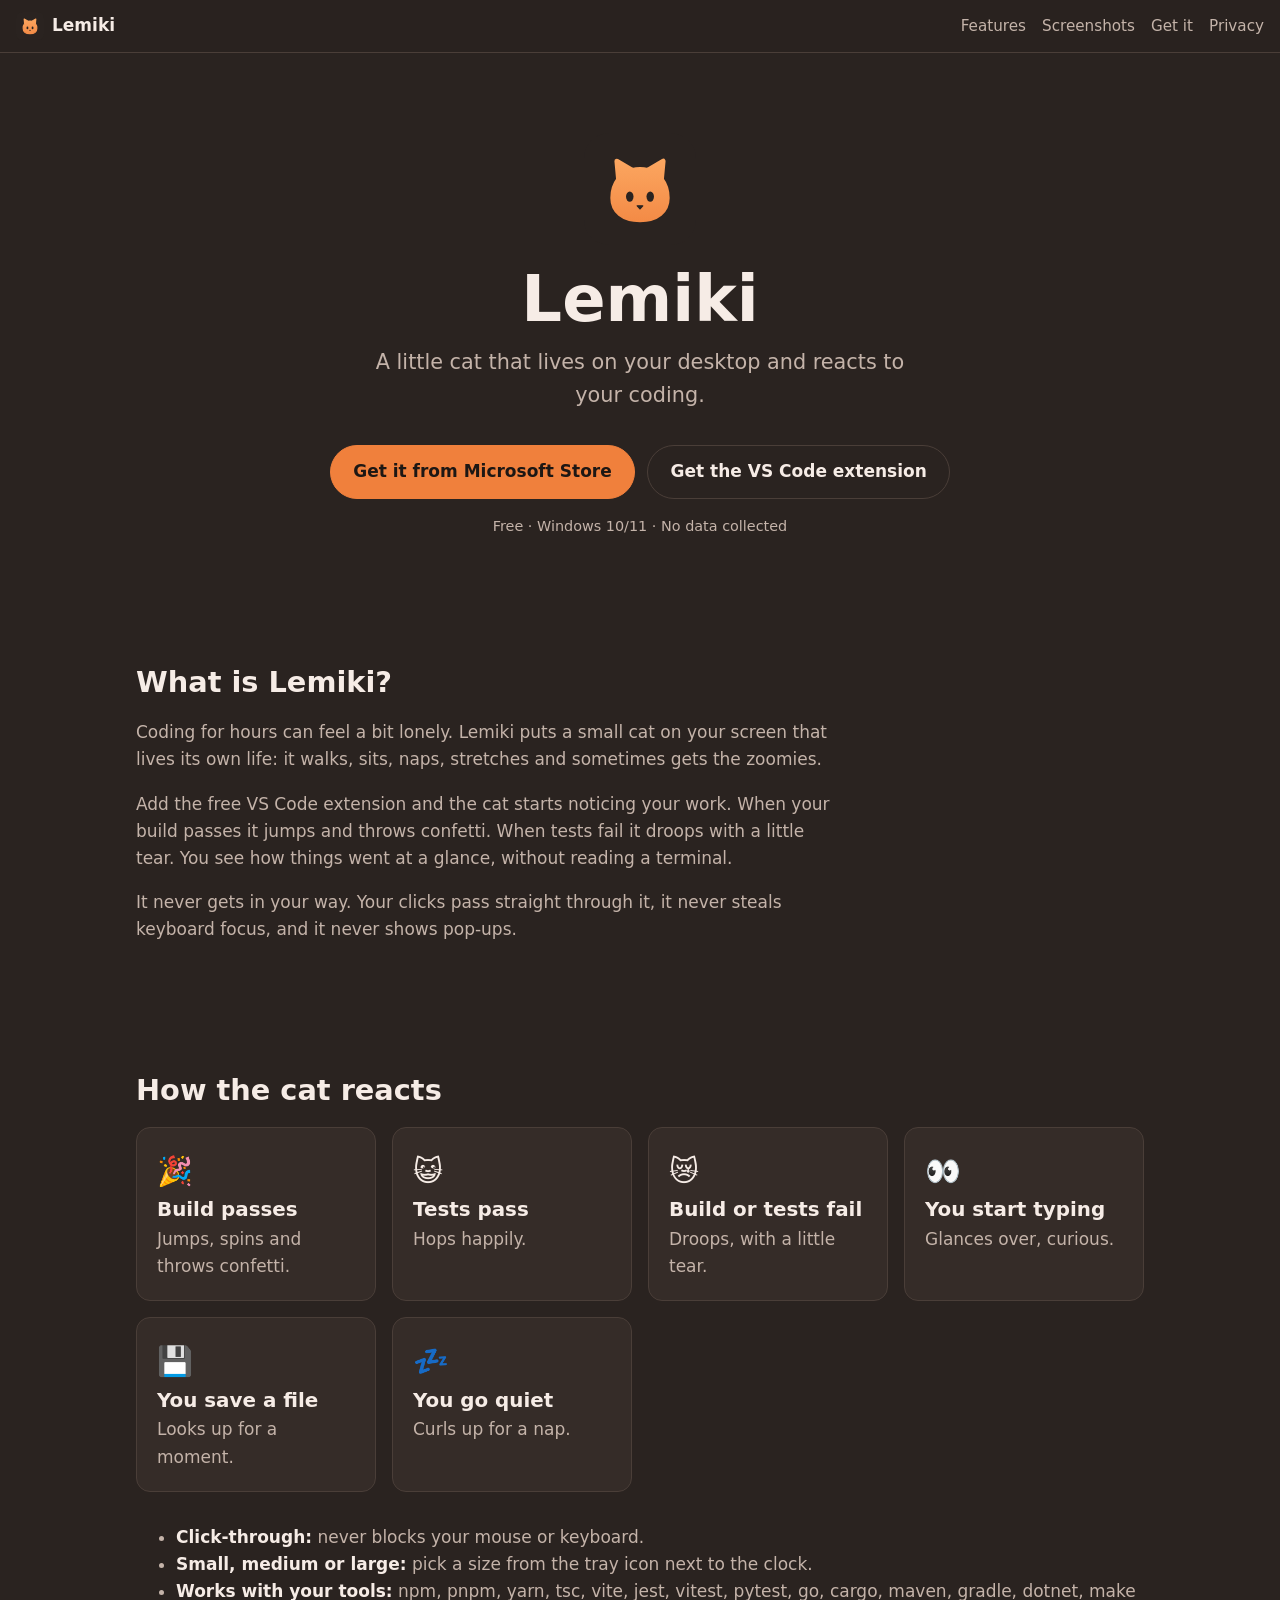
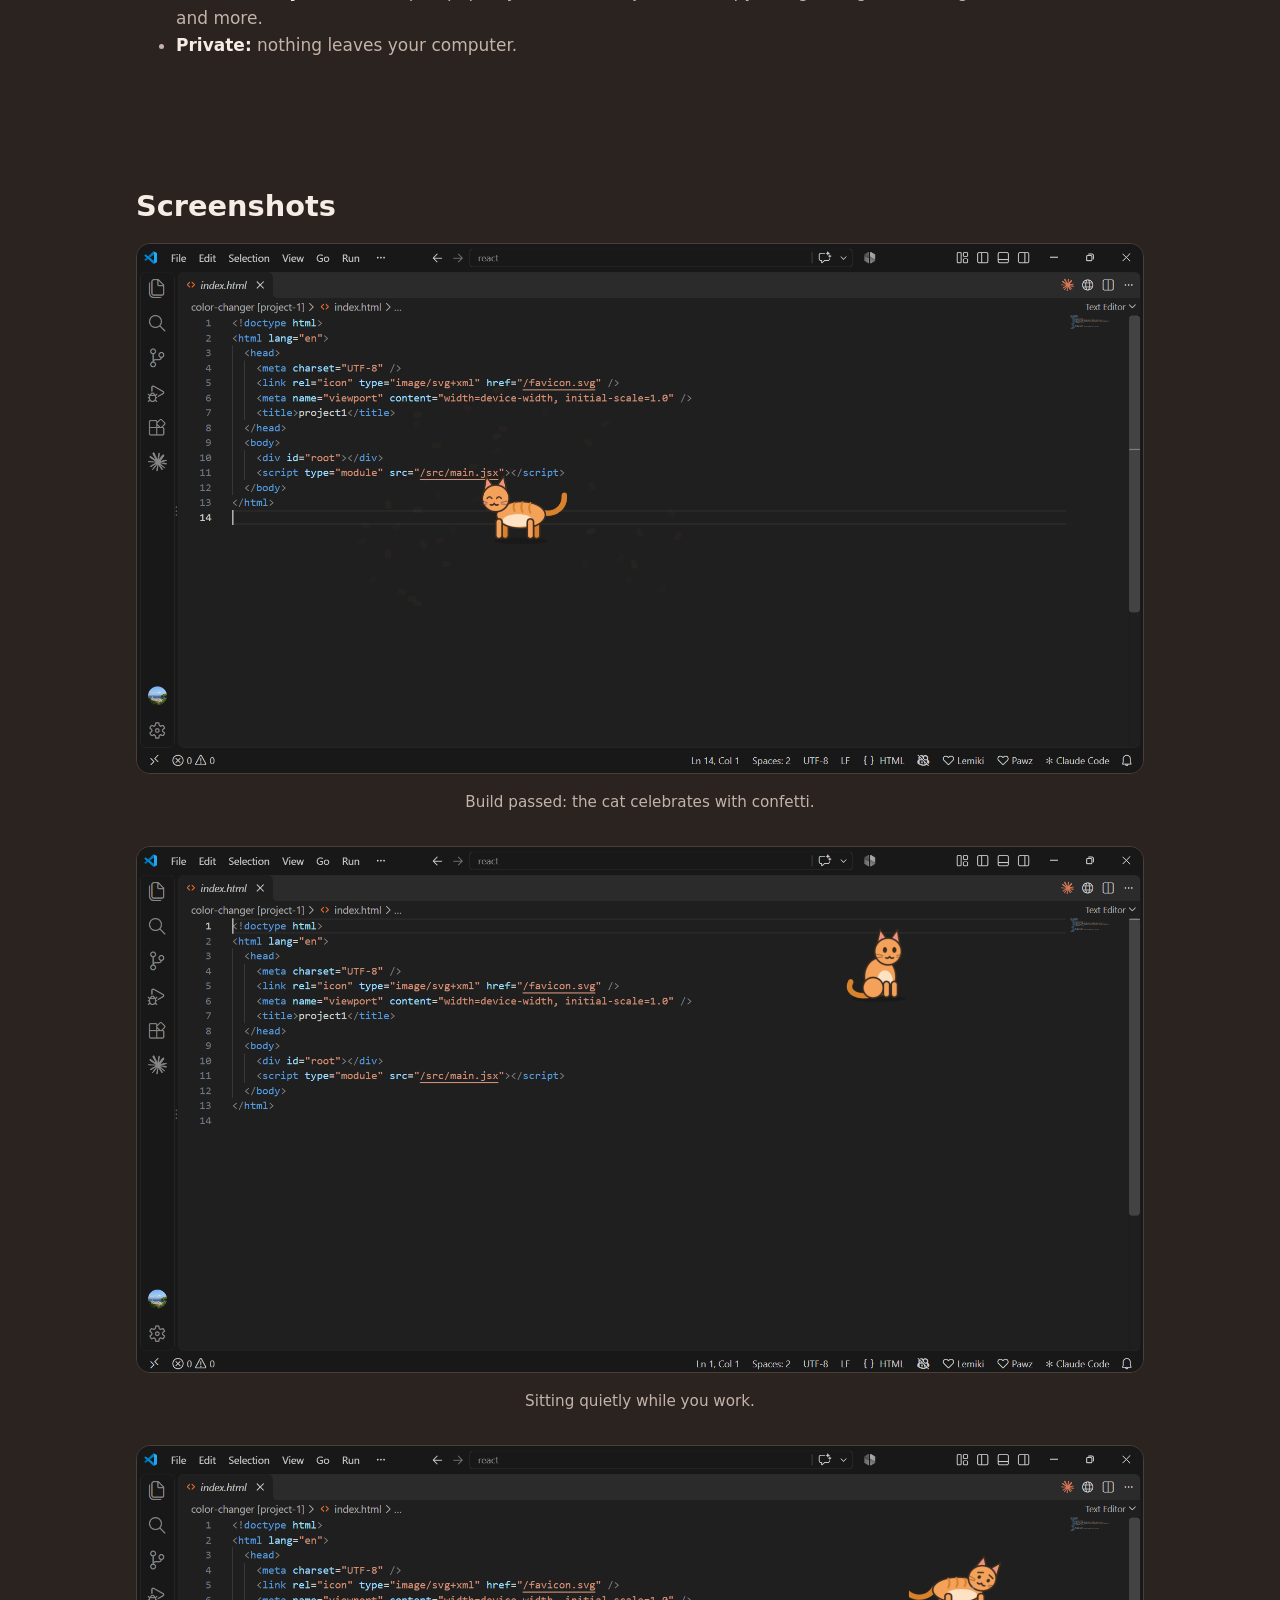
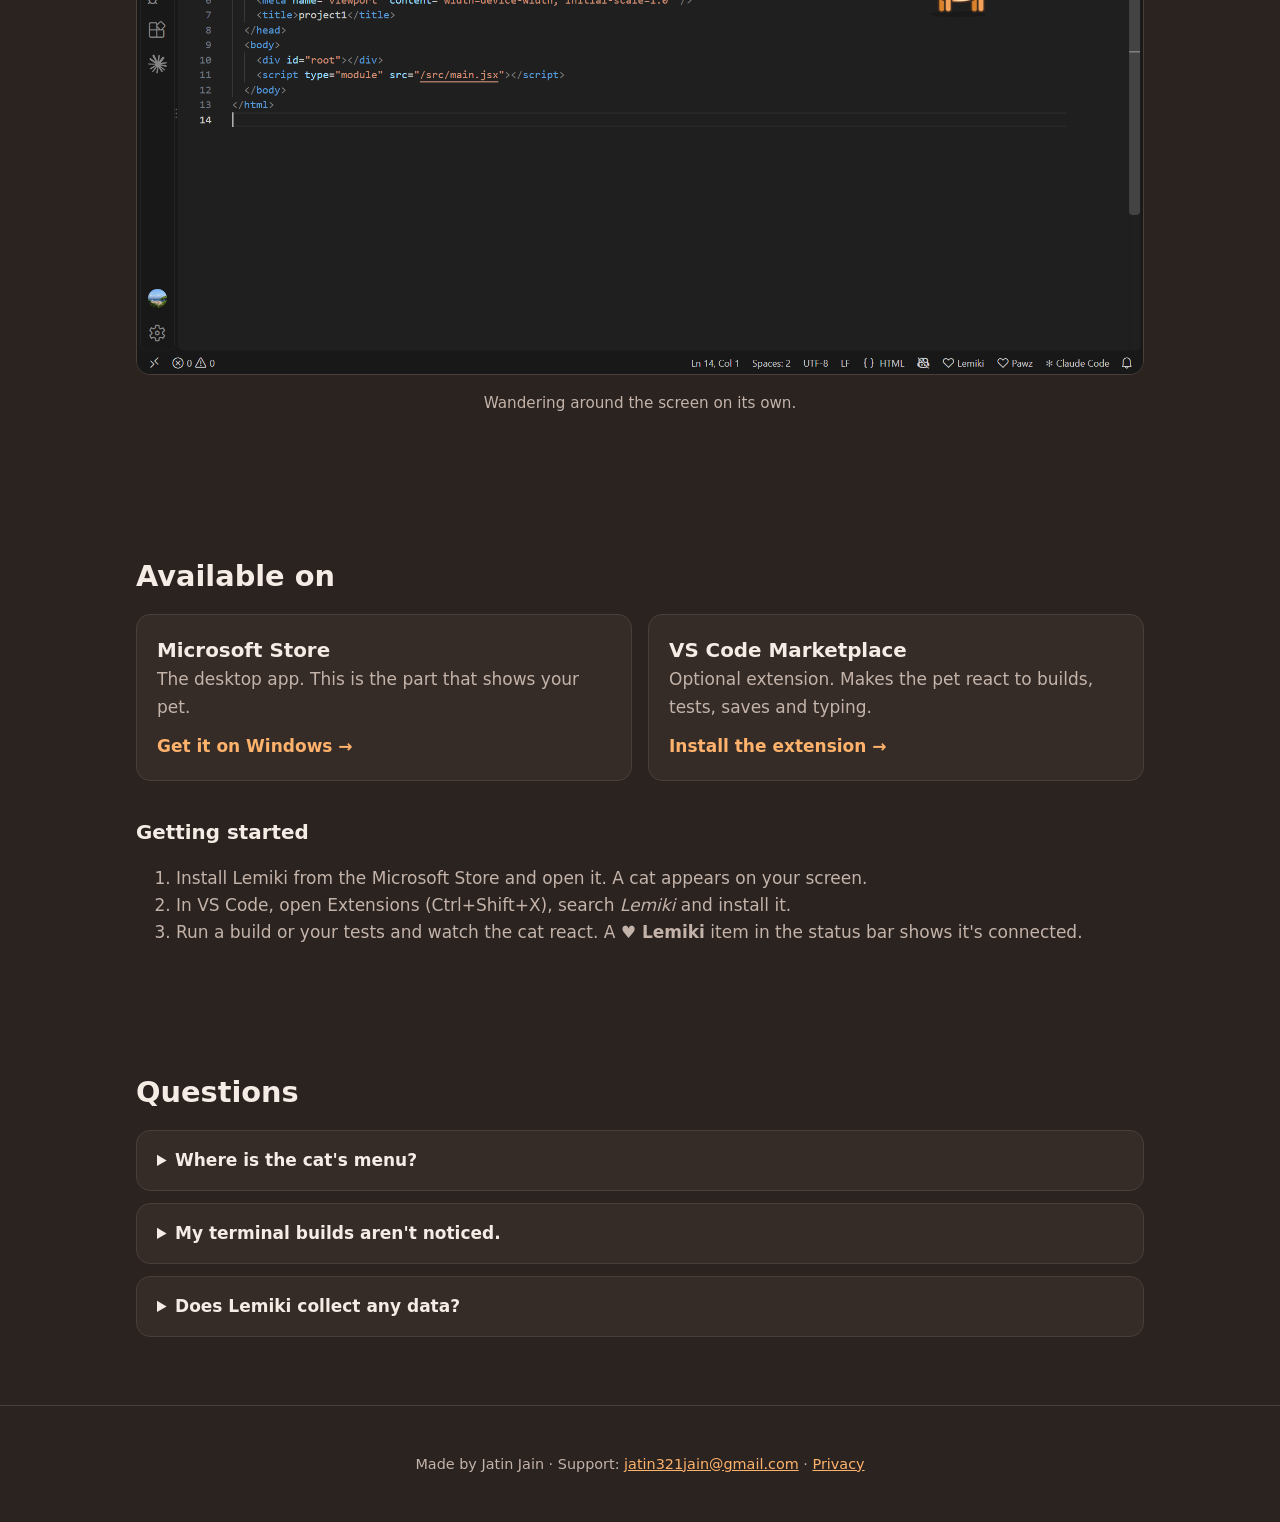
==== index.html @ 361c8a1d "Lemiki website: home page, privacy policy, screenshots Co-Authored-By: Claude Opus 5.5 <noreply@anth" ====
<!doctype html>
<html lang="en">
  <head>
    <meta charset="UTF-8" />
    <meta name="viewport" content="width=device-width, initial-scale=1" />
    <title>Lemiki · A desktop pet that reacts to your coding</title>
    <meta
      name="description"
      content="Lemiki is a little cat that lives on your desktop while you code. It celebrates passing builds, gets sad when tests fail and naps when you're away."
    />
    <link rel="icon" type="image/svg+xml" href="assets/icon.svg" />
    <meta property="og:title" content="Lemiki" />
    <meta property="og:description" content="A little cat that lives on your desktop and reacts to your coding." />
    <meta property="og:image" content="https://jatin-jain-123.github.io/lemiki/screenshots/celebrating.png" />
    <meta property="og:url" content="https://jatin-jain-123.github.io/lemiki/" />
    <meta name="twitter:card" content="summary_large_image" />
    <link rel="stylesheet" href="styles.css" />
  </head>
  <body>
    <header class="nav">
      <a class="brand" href="./"><img src="assets/icon.svg" alt="" width="28" height="28" />Lemiki</a>
      <nav>
        <a href="#features">Features</a>
        <a href="#screenshots">Screenshots</a>
        <a href="#get">Get it</a>
        <a href="privacy.html">Privacy</a>
      </nav>
    </header>

    <main>
      <!-- Title + tagline -->
      <section class="hero">
        <img class="hero-logo" src="assets/icon.svg" alt="Lemiki logo" width="112" height="112" />
        <h1>Lemiki</h1>
        <p class="tagline">A little cat that lives on your desktop and reacts to your coding.</p>
        <div class="cta">
          <a class="button primary" href="https://apps.microsoft.com/detail/9N3KJWB1CTH1">Get it from Microsoft Store</a>
          <a class="button" href="https://marketplace.visualstudio.com/items?itemName=Jatin-Jain.lemiki"
            >Get the VS Code extension</a
          >
        </div>
        <p class="note">Free · Windows 10/11 · No data collected</p>
      </section>

      <!-- Description -->
      <section class="description">
        <h2>What is Lemiki?</h2>
        <p>
          Coding for hours can feel a bit lonely. Lemiki puts a small cat on your screen that lives its own life: it
          walks, sits, naps, stretches and sometimes gets the zoomies.
        </p>
        <p>
          Add the free VS Code extension and the cat starts noticing your work. When your build passes it jumps and
          throws confetti. When tests fail it droops with a little tear. You see how things went at a glance, without
          reading a terminal.
        </p>
        <p>
          It never gets in your way. Your clicks pass straight through it, it never steals keyboard focus, and it never
          shows pop-ups.
        </p>
      </section>

      <section id="features" class="features">
        <h2>How the cat reacts</h2>
        <div class="grid">
          <div class="card"><span class="emoji">🎉</span><h3>Build passes</h3><p>Jumps, spins and throws confetti.</p></div>
          <div class="card"><span class="emoji">😺</span><h3>Tests pass</h3><p>Hops happily.</p></div>
          <div class="card"><span class="emoji">😿</span><h3>Build or tests fail</h3><p>Droops, with a little tear.</p></div>
          <div class="card"><span class="emoji">👀</span><h3>You start typing</h3><p>Glances over, curious.</p></div>
          <div class="card"><span class="emoji">💾</span><h3>You save a file</h3><p>Looks up for a moment.</p></div>
          <div class="card"><span class="emoji">💤</span><h3>You go quiet</h3><p>Curls up for a nap.</p></div>
        </div>
        <ul class="facts">
          <li><strong>Click-through:</strong> never blocks your mouse or keyboard.</li>
          <li><strong>Small, medium or large:</strong> pick a size from the tray icon next to the clock.</li>
          <li>
            <strong>Works with your tools:</strong> npm, pnpm, yarn, tsc, vite, jest, vitest, pytest, go, cargo, maven,
            gradle, dotnet, make and more.
          </li>
          <li><strong>Private:</strong> nothing leaves your computer.</li>
        </ul>
      </section>

      <!-- Screenshots -->
      <section id="screenshots" class="screenshots">
        <h2>Screenshots</h2>
        <figure>
          <img src="screenshots/celebrating.png" alt="The cat celebrating with confetti over VS Code" loading="lazy" />
          <figcaption>Build passed: the cat celebrates with confetti.</figcaption>
        </figure>
        <figure>
          <img src="screenshots/sitting.png" alt="The cat sitting on top of a VS Code window" loading="lazy" />
          <figcaption>Sitting quietly while you work.</figcaption>
        </figure>
        <figure>
          <img src="screenshots/walking.png" alt="The cat walking across the editor" loading="lazy" />
          <figcaption>Wandering around the screen on its own.</figcaption>
        </figure>
      </section>

      <!-- Platforms -->
      <section id="get" class="platforms">
        <h2>Available on</h2>
        <div class="grid two">
          <a class="platform" href="https://apps.microsoft.com/detail/9N3KJWB1CTH1">
            <h3>Microsoft Store</h3>
            <p>The desktop app. This is the part that shows your pet.</p>
            <span class="link">Get it on Windows →</span>
          </a>
          <a class="platform" href="https://marketplace.visualstudio.com/items?itemName=Jatin-Jain.lemiki">
            <h3>VS Code Marketplace</h3>
            <p>Optional extension. Makes the pet react to builds, tests, saves and typing.</p>
            <span class="link">Install the extension →</span>
          </a>
        </div>
        <h3 class="steps-title">Getting started</h3>
        <ol class="steps">
          <li>Install Lemiki from the Microsoft Store and open it. A cat appears on your screen.</li>
          <li>In VS Code, open Extensions (Ctrl+Shift+X), search <em>Lemiki</em> and install it.</li>
          <li>Run a build or your tests and watch the cat react. A <strong>♥ Lemiki</strong> item in the status bar shows it's connected.</li>
        </ol>
      </section>

      <section class="faq">
        <h2>Questions</h2>
        <details>
          <summary>Where is the cat's menu?</summary>
          <p>
            Click the orange cat-face icon next to the clock. Windows may hide it under the <strong>^</strong> arrow;
            drag it onto the taskbar to keep it visible. From there you can hide the pet, change its size or quit.
          </p>
        </details>
        <details>
          <summary>My terminal builds aren't noticed.</summary>
          <p>
            Use PowerShell, bash, zsh or fish in VS Code (not the old cmd.exe), or run the build as a VS Code task
            (Ctrl+Shift+B).
          </p>
        </details>
        <details>
          <summary>Does Lemiki collect any data?</summary>
          <p>No. Everything stays on your computer. See the <a href="privacy.html">privacy policy</a>.</p>
        </details>
      </section>
    </main>

    <footer>
      <p>Made by Jatin Jain · Support: <a href="mailto:jatin321jain@gmail.com">jatin321jain@gmail.com</a> · <a href="privacy.html">Privacy</a></p>
    </footer>
  </body>
</html>
---- styles.css ----
:root {
  --bg: #2a2320;
  --bg-raised: #352c28;
  --line: #4a3e38;
  --text: #f6ece6;
  --muted: #c4b3a9;
  --accent: #f0803c;
  --accent-soft: #ffb26b;
  --radius: 14px;
}

* {
  box-sizing: border-box;
}

html {
  scroll-behavior: smooth;
}

body {
  margin: 0;
  background: var(--bg);
  color: var(--text);
  font: 17px/1.6 system-ui, -apple-system, 'Segoe UI', Roboto, sans-serif;
}

a {
  color: var(--accent-soft);
}

h1,
h2,
h3 {
  line-height: 1.2;
}

h2 {
  font-size: 1.8rem;
  margin: 0 0 1.25rem;
}

main > section {
  max-width: 1040px;
  margin: 0 auto;
  padding: 3.5rem 16px;
}

/* Top bar */
.nav {
  position: sticky;
  top: 0;
  z-index: 1;
  display: flex;
  align-items: center;
  justify-content: space-between;
  gap: 1rem;
  padding: 0.75rem 16px;
  background: rgb(42 35 32 / 0.92);
  backdrop-filter: blur(8px);
  border-bottom: 1px solid var(--line);
}

.brand {
  display: flex;
  align-items: center;
  gap: 0.5rem;
  color: var(--text);
  font-weight: 700;
  text-decoration: none;
}

.nav nav {
  display: flex;
  flex-wrap: wrap;
  gap: 1rem;
}

.nav nav a {
  color: var(--muted);
  text-decoration: none;
  font-size: 0.95rem;
}

.nav nav a:hover {
  color: var(--text);
}

/* Hero */
.hero {
  text-align: center;
  padding-top: 5rem !important;
}

.hero h1 {
  font-size: clamp(2.6rem, 8vw, 4rem);
  margin: 0.5rem 0;
}

.tagline {
  font-size: 1.3rem;
  color: var(--muted);
  max-width: 34rem;
  margin: 0 auto 2rem;
}

.cta {
  display: flex;
  flex-wrap: wrap;
  justify-content: center;
  gap: 0.75rem;
}

.button {
  display: inline-block;
  padding: 0.8rem 1.4rem;
  border-radius: 999px;
  border: 1px solid var(--line);
  color: var(--text);
  text-decoration: none;
  font-weight: 600;
}

.button.primary {
  background: var(--accent);
  border-color: var(--accent);
  color: #1d1714;
}

.button:hover {
  filter: brightness(1.1);
}

.note {
  color: var(--muted);
  font-size: 0.9rem;
  margin-top: 1rem;
}

/* Description */
.description p {
  max-width: 44rem;
  color: var(--muted);
}

/* Cards */
.grid {
  display: grid;
  grid-template-columns: repeat(auto-fit, minmax(220px, 1fr));
  gap: 1rem;
}

.grid.two {
  grid-template-columns: repeat(auto-fit, minmax(280px, 1fr));
}

.card,
.platform {
  background: var(--bg-raised);
  border: 1px solid var(--line);
  border-radius: var(--radius);
  padding: 1.25rem;
}

.card h3,
.platform h3 {
  margin: 0.25rem 0;
}

.card p,
.platform p {
  margin: 0;
  color: var(--muted);
}

.emoji {
  font-size: 1.8rem;
}

.facts {
  margin-top: 2rem;
  color: var(--muted);
}

.facts strong {
  color: var(--text);
}

/* Screenshots */
.screenshots figure {
  margin: 0 0 2rem;
}

.screenshots img {
  width: 100%;
  height: auto;
  border-radius: var(--radius);
  border: 1px solid var(--line);
}

.screenshots figcaption {
  color: var(--muted);
  font-size: 0.95rem;
  margin-top: 0.5rem;
  text-align: center;
}

/* Platforms */
.platform {
  display: block;
  text-decoration: none;
  color: var(--text);
  transition: border-color 0.15s;
}

.platform:hover {
  border-color: var(--accent);
}

.platform .link {
  display: inline-block;
  margin-top: 0.75rem;
  color: var(--accent-soft);
  font-weight: 600;
}

.steps-title {
  margin-top: 2.5rem;
}

.steps {
  color: var(--muted);
}

/* FAQ */
details {
  background: var(--bg-raised);
  border: 1px solid var(--line);
  border-radius: var(--radius);
  padding: 1rem 1.25rem;
  margin-bottom: 0.75rem;
}

summary {
  cursor: pointer;
  font-weight: 600;
}

details p {
  color: var(--muted);
  margin-bottom: 0;
}

/* Privacy page */
.page {
  max-width: 760px;
}

.page p,
.page li {
  color: var(--muted);
}

footer {
  border-top: 1px solid var(--line);
  text-align: center;
  color: var(--muted);
  font-size: 0.9rem;
  padding: 2rem 16px;
}
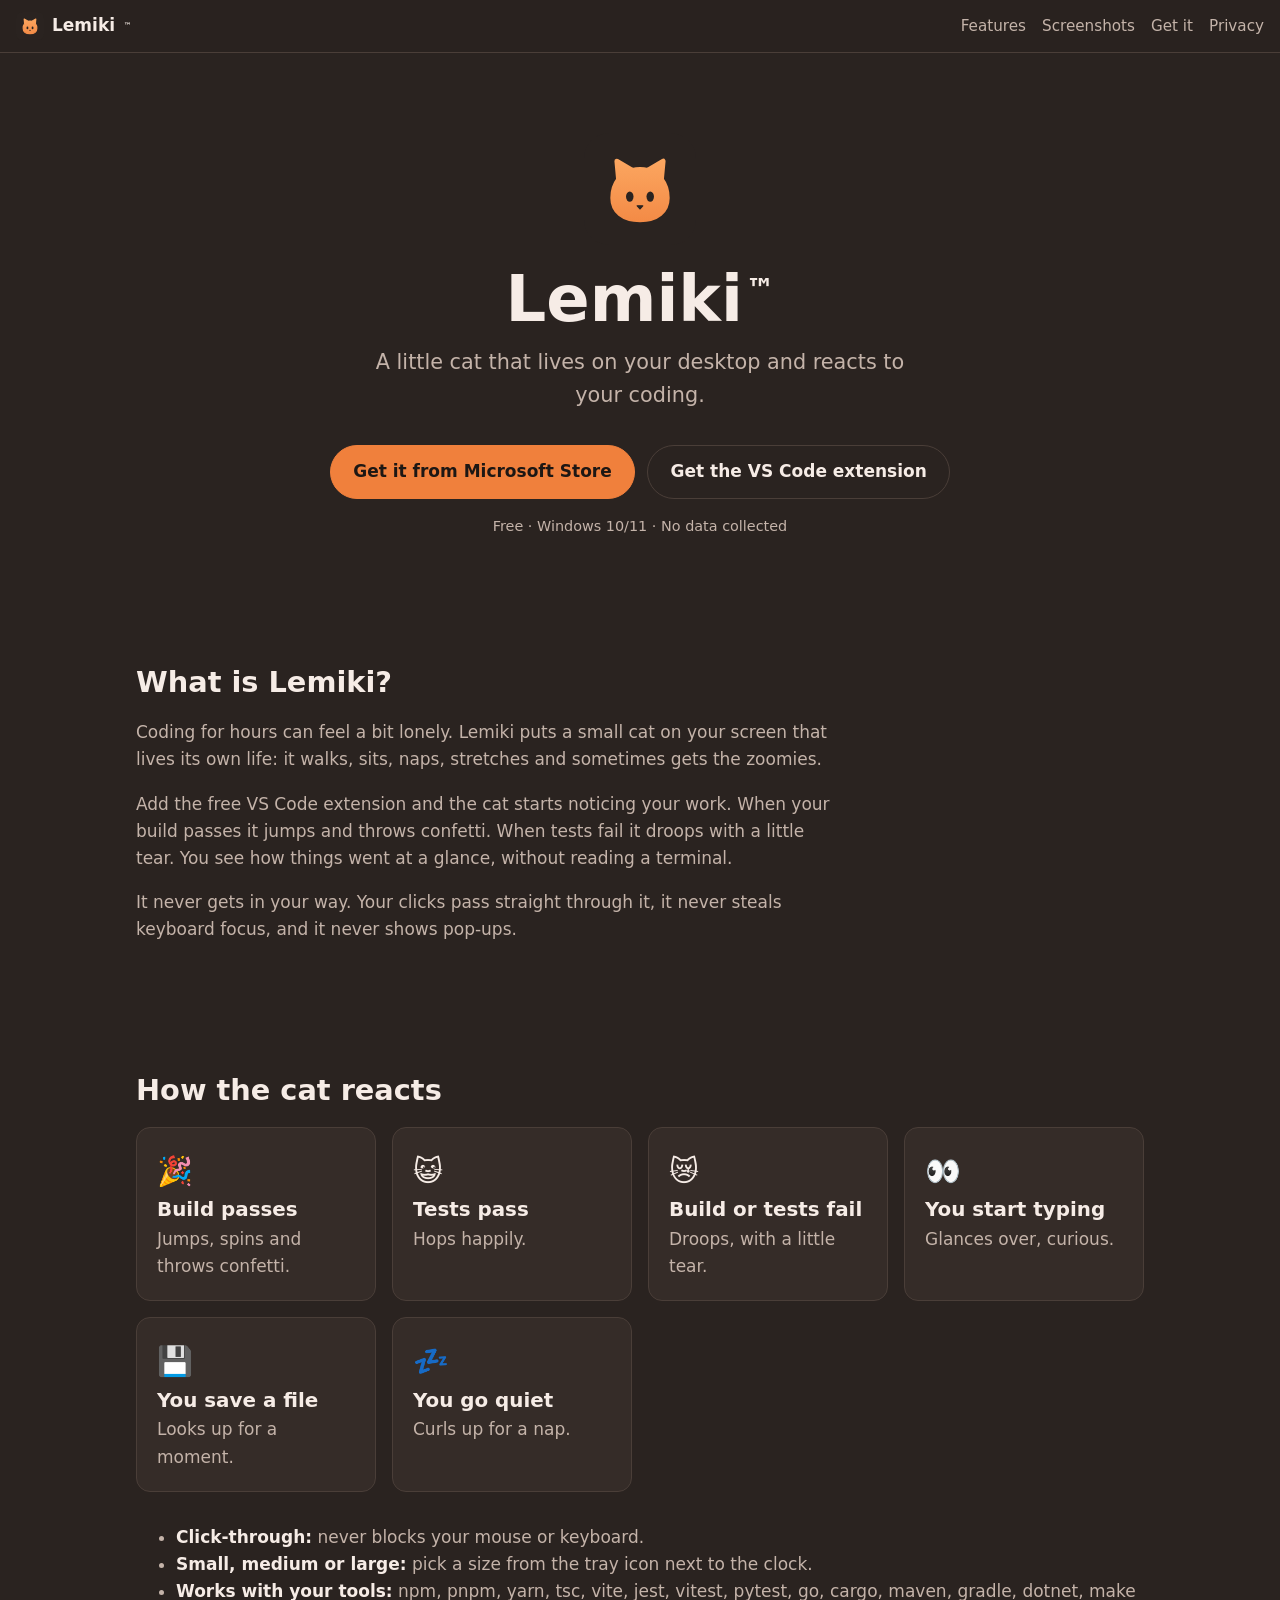
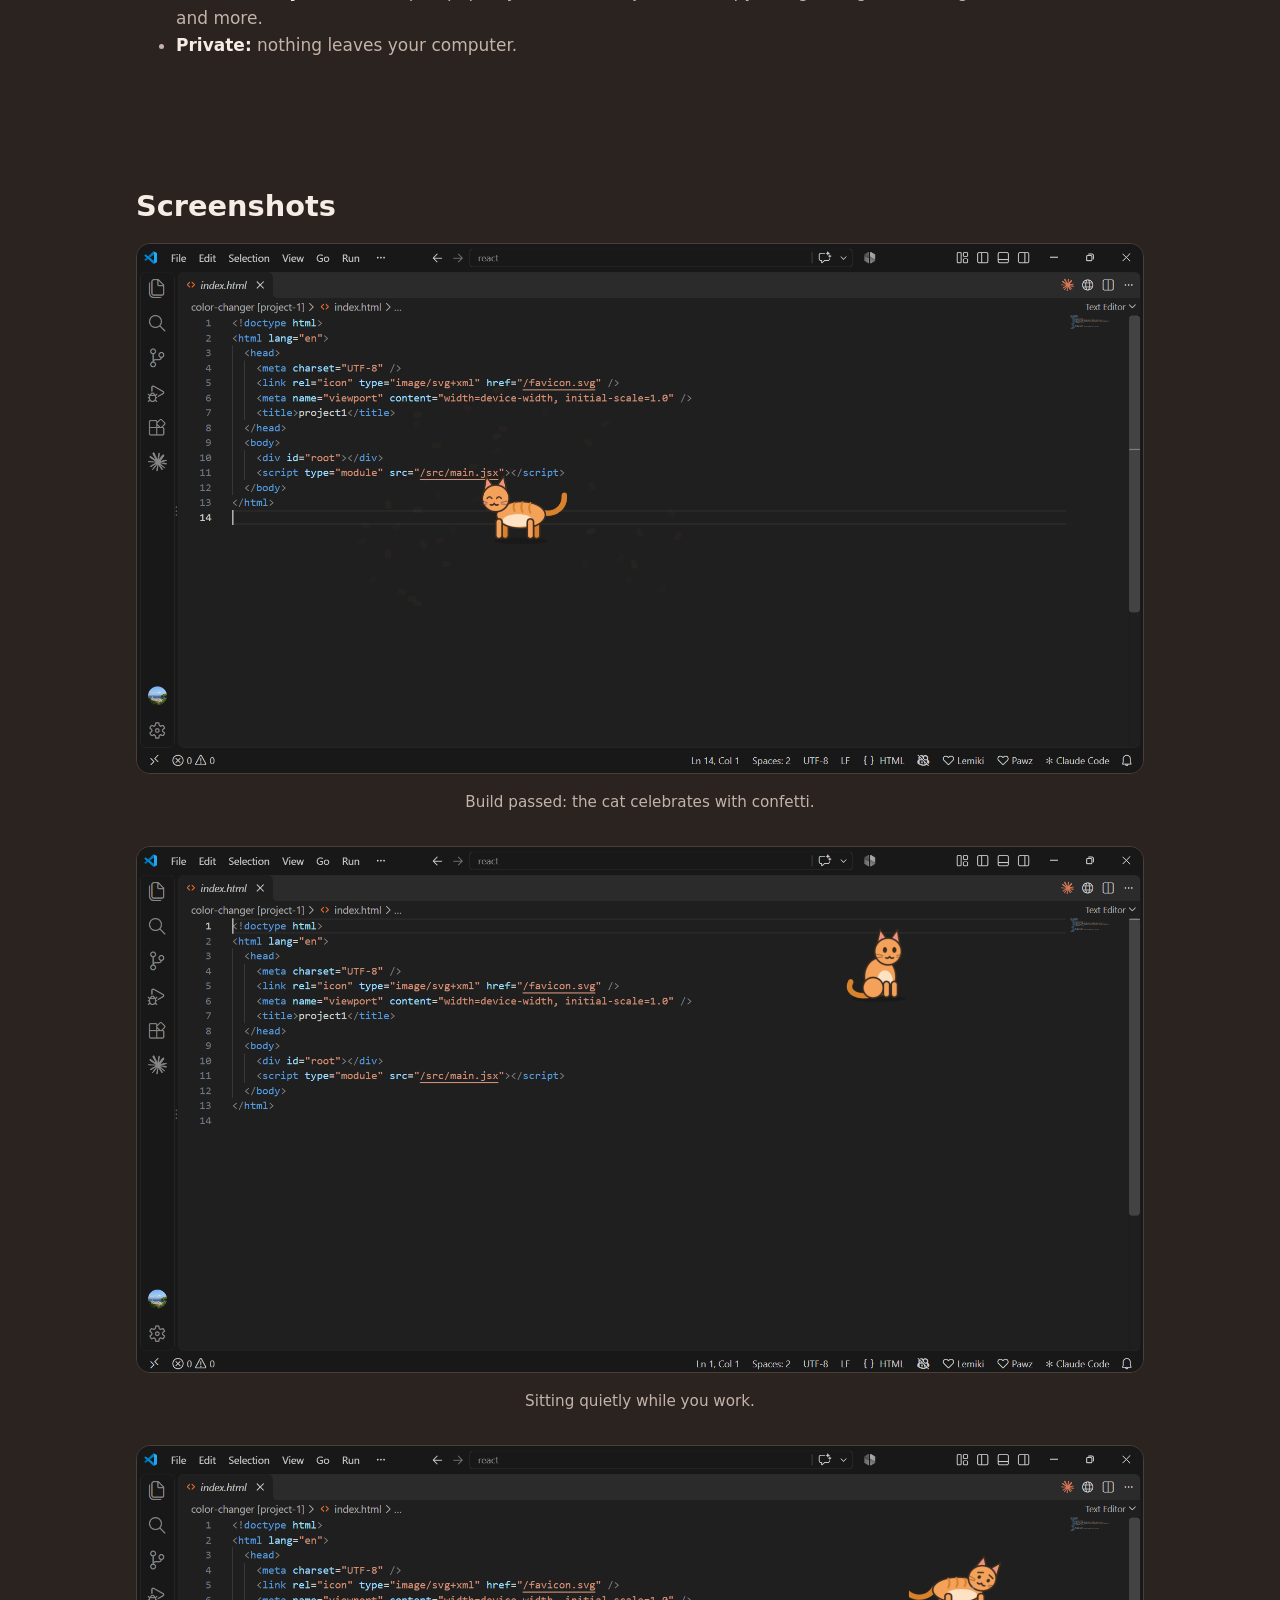
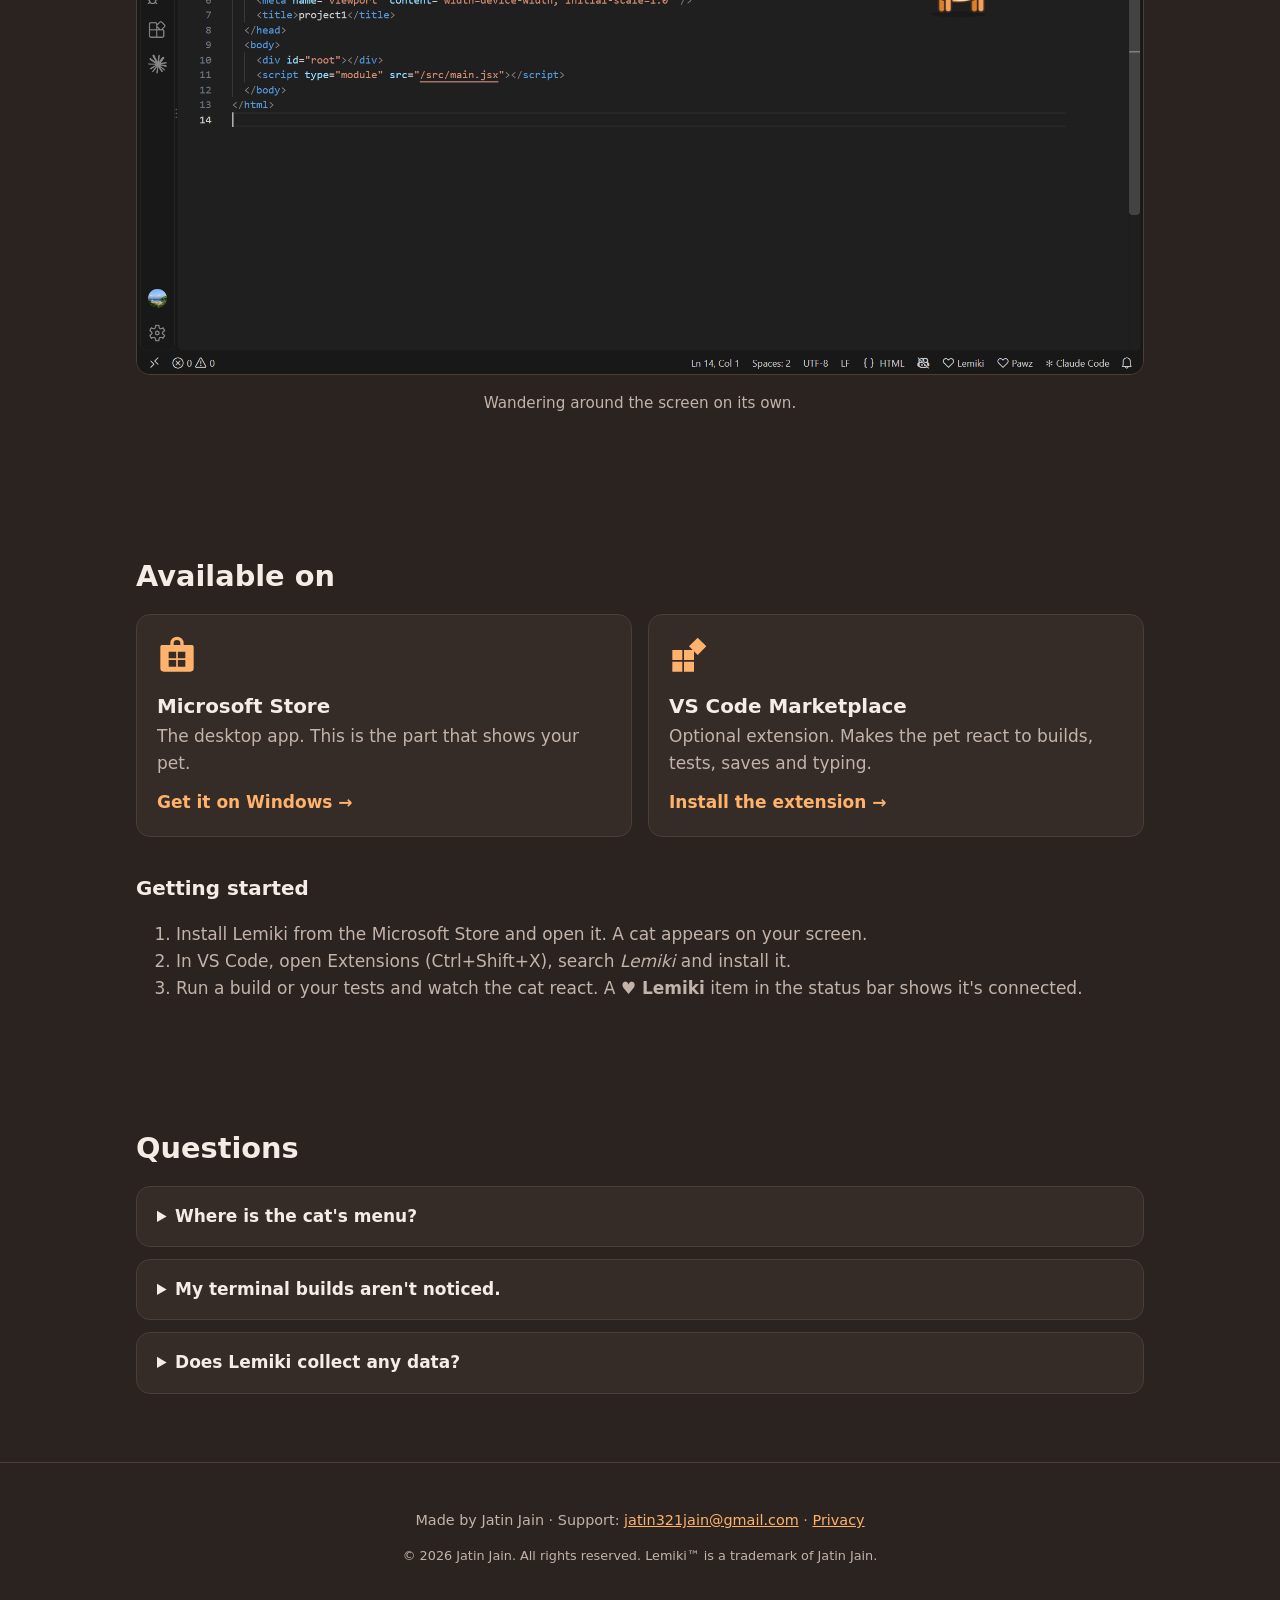
==== commit 3b928488: "Add trademark mark, platform icons and copyright notice Co-Authored-By: Claude Opus 5.5 <noreply@ant" ====
--- a/index.html
+++ b/index.html
@@ -3,13 +3,13 @@
   <head>
     <meta charset="UTF-8" />
     <meta name="viewport" content="width=device-width, initial-scale=1" />
-    <title>Lemiki · A desktop pet that reacts to your coding</title>
+    <title>Lemiki™ · A desktop pet that reacts to your coding</title>
     <meta
       name="description"
       content="Lemiki is a little cat that lives on your desktop while you code. It celebrates passing builds, gets sad when tests fail and naps when you're away."
     />
     <link rel="icon" type="image/svg+xml" href="assets/icon.svg" />
-    <meta property="og:title" content="Lemiki" />
+    <meta property="og:title" content="Lemiki™" />
     <meta property="og:description" content="A little cat that lives on your desktop and reacts to your coding." />
     <meta property="og:image" content="https://jatin-jain-123.github.io/lemiki/screenshots/celebrating.png" />
     <meta property="og:url" content="https://jatin-jain-123.github.io/lemiki/" />
@@ -18,7 +18,7 @@
   </head>
   <body>
     <header class="nav">
-      <a class="brand" href="./"><img src="assets/icon.svg" alt="" width="28" height="28" />Lemiki</a>
+      <a class="brand" href="./"><img src="assets/icon.svg" alt="" width="28" height="28" />Lemiki<sup class="tm" title="Lemiki is a trademark of Jatin Jain">™</sup></a>
       <nav>
         <a href="#features">Features</a>
         <a href="#screenshots">Screenshots</a>
@@ -31,7 +31,7 @@
       <!-- Title + tagline -->
       <section class="hero">
         <img class="hero-logo" src="assets/icon.svg" alt="Lemiki logo" width="112" height="112" />
-        <h1>Lemiki</h1>
+        <h1>Lemiki<sup class="tm" title="Lemiki is a trademark of Jatin Jain">™</sup></h1>
         <p class="tagline">A little cat that lives on your desktop and reacts to your coding.</p>
         <div class="cta">
           <a class="button primary" href="https://apps.microsoft.com/detail/9N3KJWB1CTH1">Get it from Microsoft Store</a>
@@ -102,12 +102,14 @@
       <section id="get" class="platforms">
         <h2>Available on</h2>
         <div class="grid two">
-          <a class="platform" href="https://apps.microsoft.com/detail/9N3KJWB1CTH1">
+          <a class="platform" href="https://apps.microsoft.com/detail/9N3KJWB1CTH1" title="Get Lemiki from the Microsoft Store">
+            <svg class="platform-icon" viewBox="0 0 24 24" aria-hidden="true"><path fill="currentColor" d="M8 6V5a4 4 0 0 1 8 0v1h5a1 1 0 0 1 1 1v13a2 2 0 0 1-2 2H4a2 2 0 0 1-2-2V7a1 1 0 0 1 1-1zm2 0h4V5a2 2 0 0 0-4 0zM7 10v4h4.5v-4zm5.5 0v4H17v-4zM7 15v4h4.5v-4zm5.5 0v4H17v-4z"/></svg>
             <h3>Microsoft Store</h3>
             <p>The desktop app. This is the part that shows your pet.</p>
             <span class="link">Get it on Windows →</span>
           </a>
-          <a class="platform" href="https://marketplace.visualstudio.com/items?itemName=Jatin-Jain.lemiki">
+          <a class="platform" href="https://marketplace.visualstudio.com/items?itemName=Jatin-Jain.lemiki" title="Install Lemiki from the VS Code Marketplace">
+            <svg class="platform-icon" viewBox="0 0 24 24" aria-hidden="true"><path fill="currentColor" d="M2 9h6v6H2zM9 9h6v6H9zM2 16h6v6H2zM9 16h6v6H9zM17.2 1.6l5.2 5.2-5.2 5.2-5.2-5.2z"/></svg>
             <h3>VS Code Marketplace</h3>
             <p>Optional extension. Makes the pet react to builds, tests, saves and typing.</p>
             <span class="link">Install the extension →</span>
@@ -146,6 +148,7 @@
 
     <footer>
       <p>Made by Jatin Jain · Support: <a href="mailto:jatin321jain@gmail.com">jatin321jain@gmail.com</a> · <a href="privacy.html">Privacy</a></p>
+      <p class="legal">© 2026 Jatin Jain. All rights reserved. Lemiki™ is a trademark of Jatin Jain.</p>
     </footer>
   </body>
 </html>
--- a/styles.css
+++ b/styles.css
@@ -216,6 +216,13 @@
   border-color: var(--accent);
 }
 
+.platform-icon {
+  width: 40px;
+  height: 40px;
+  color: var(--accent-soft);
+  margin-bottom: 0.5rem;
+}
+
 .platform .link {
   display: inline-block;
   margin-top: 0.75rem;
@@ -267,3 +274,17 @@
   font-size: 0.9rem;
   padding: 2rem 16px;
 }
+
+/* Trademark mark after the product name */
+.tm {
+  font-size: 0.45em;
+  font-weight: 600;
+  margin-left: 0.1em;
+  vertical-align: super;
+  line-height: 0;
+}
+
+.legal {
+  font-size: 0.8rem;
+  margin-top: 0.25rem;
+}
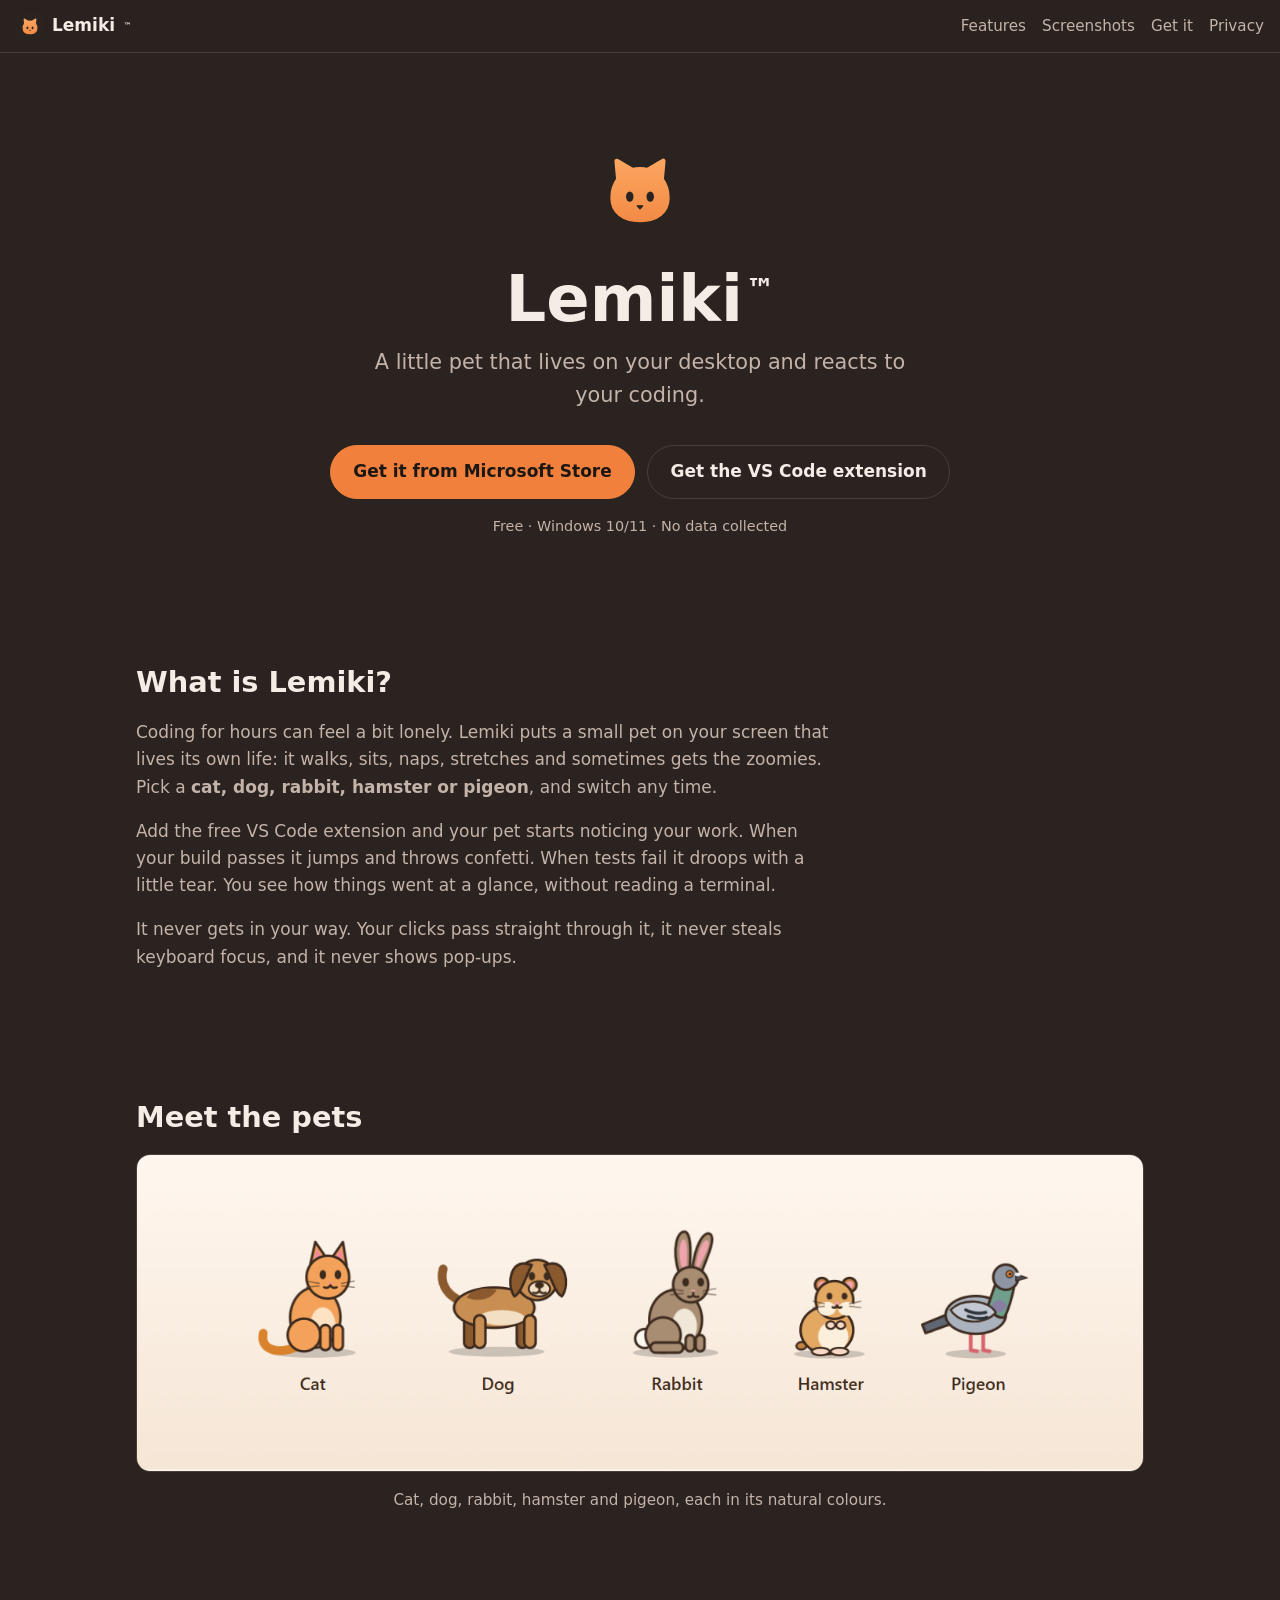
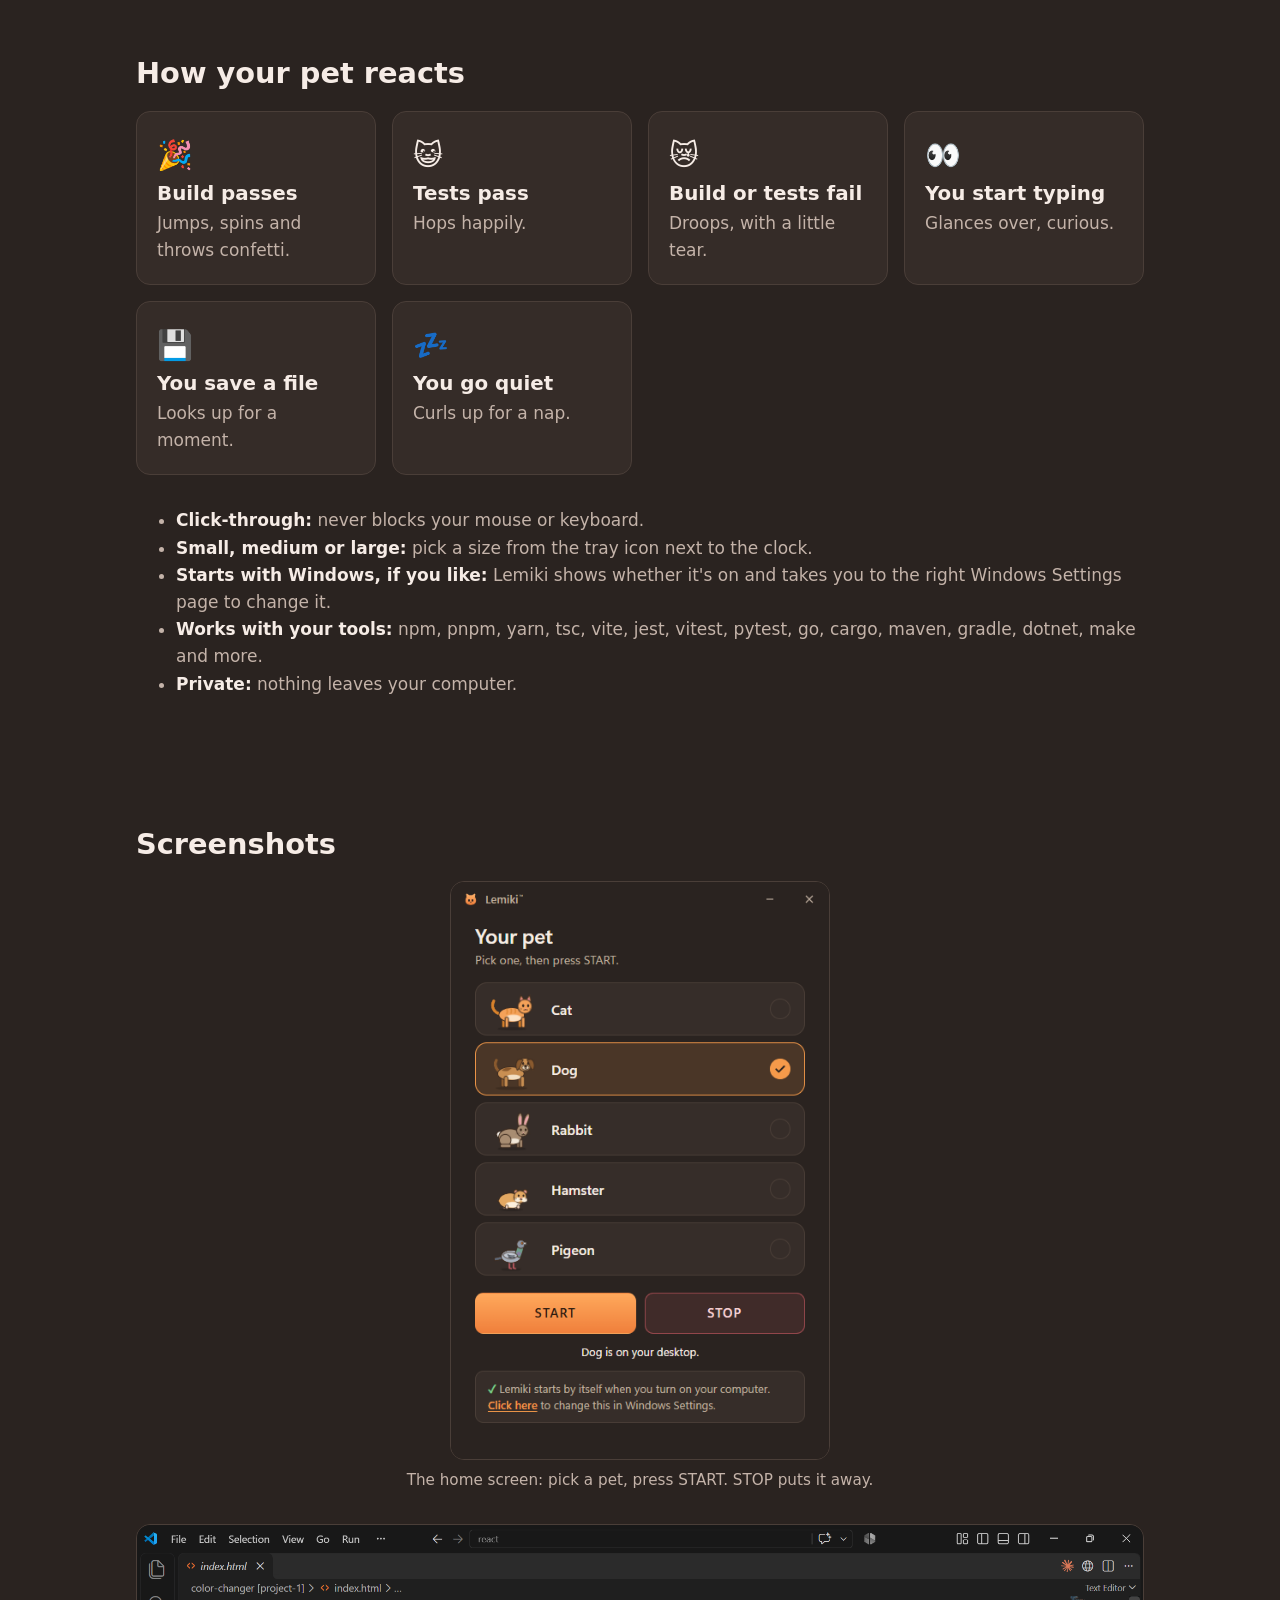
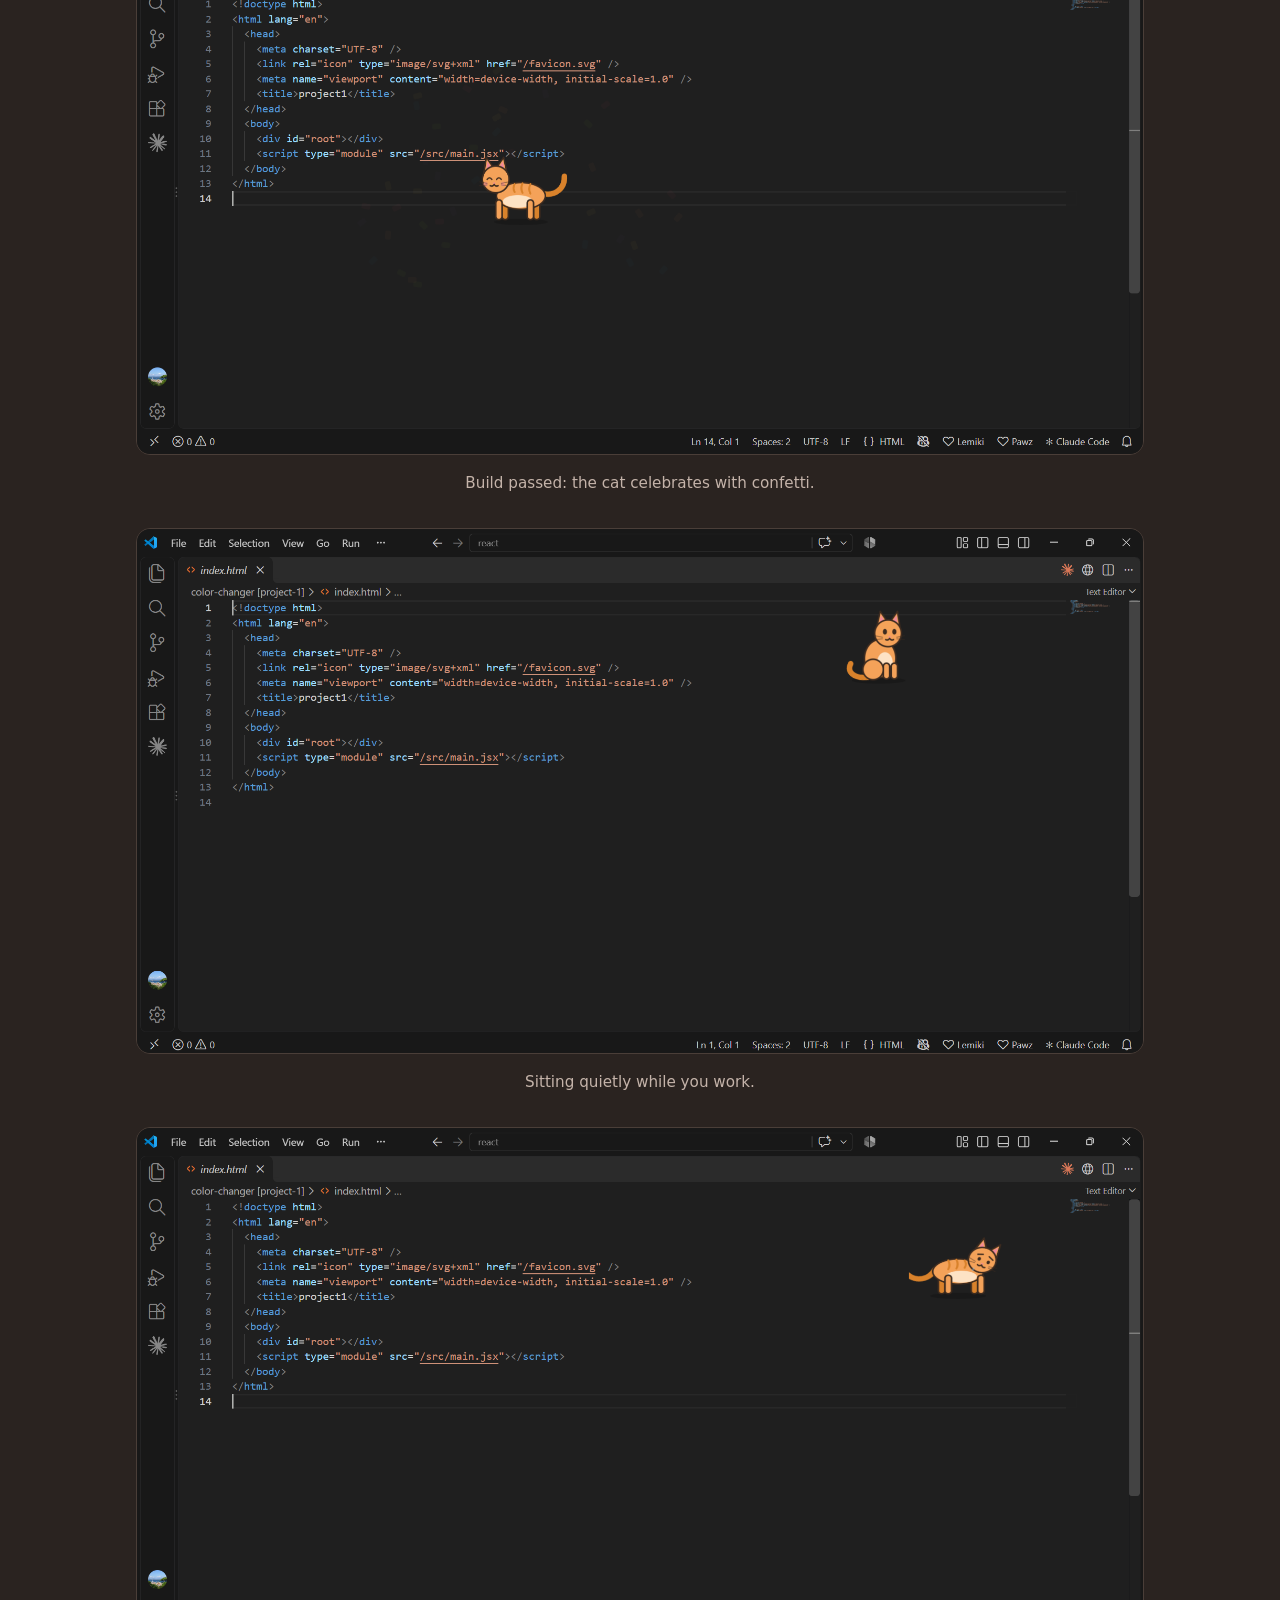
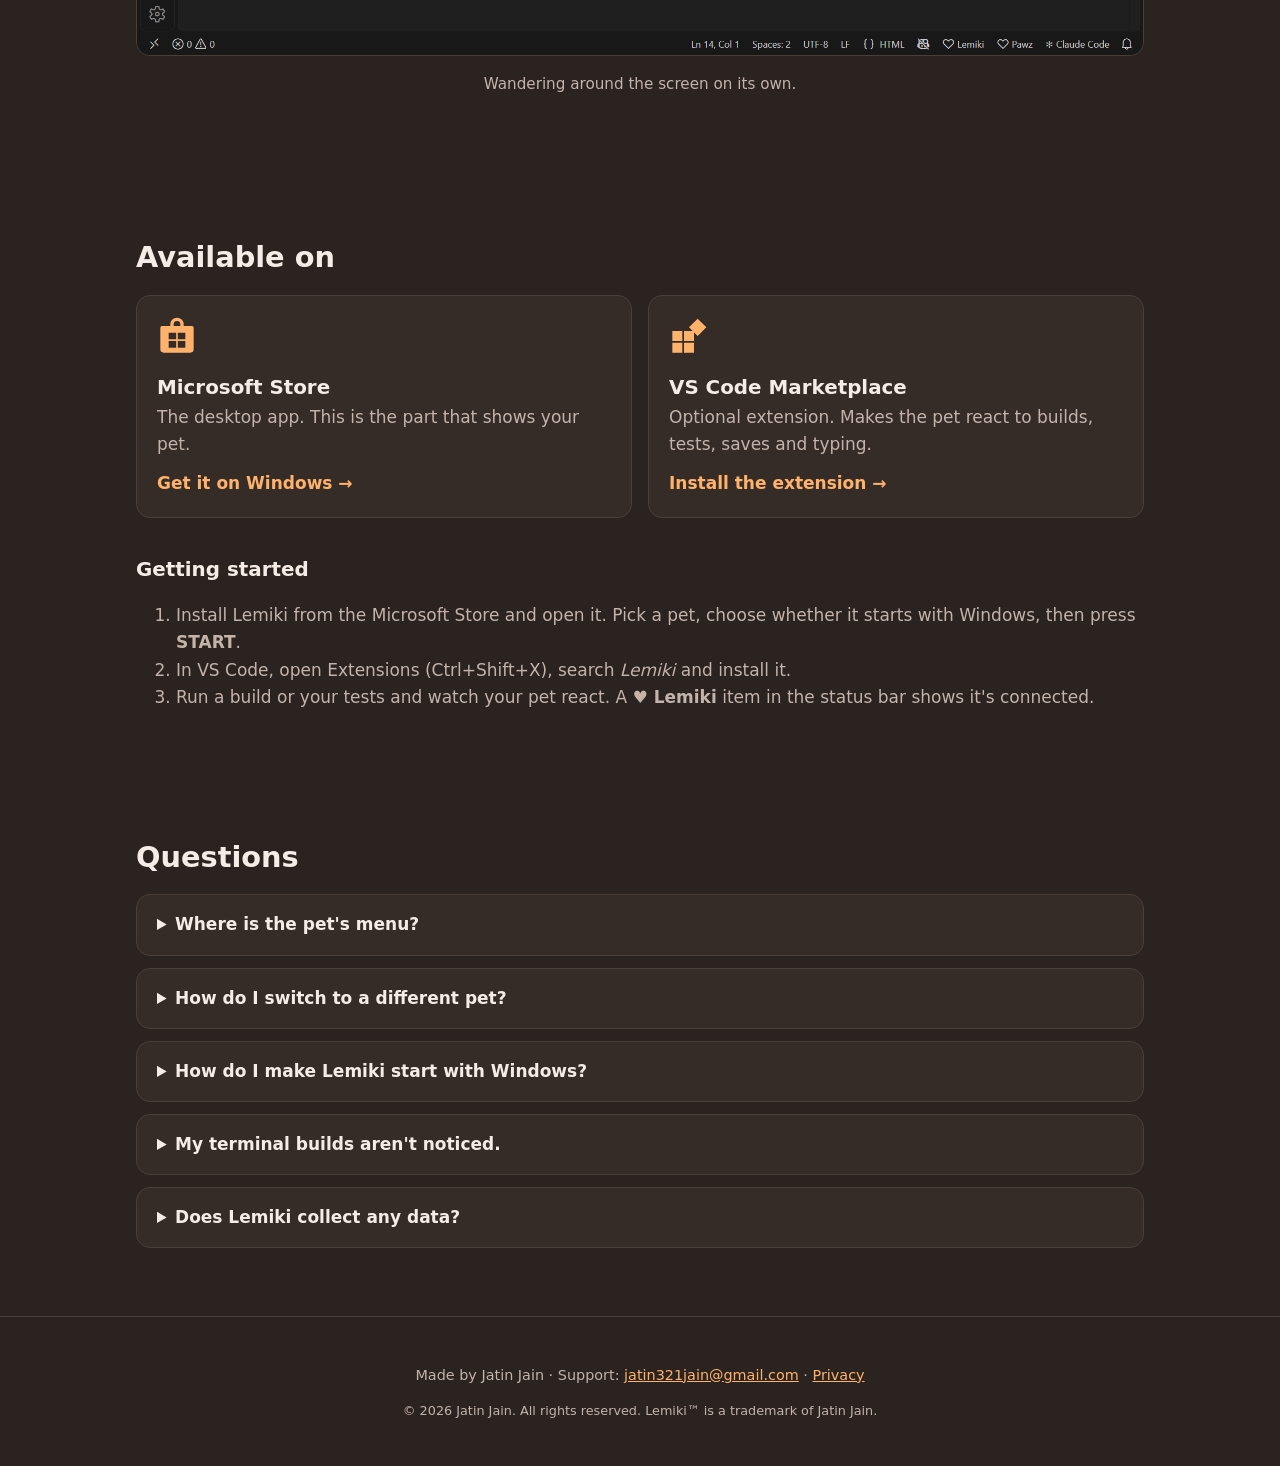
==== commit 9cbce0f2: "v0.4: five pets, home screen, start with Windows Co-Authored-By: Claude Opus 5.5 <noreply@anthropic." ====
--- a/index.html
+++ b/index.html
@@ -6,11 +6,11 @@
     <title>Lemiki™ · A desktop pet that reacts to your coding</title>
     <meta
       name="description"
-      content="Lemiki is a little cat that lives on your desktop while you code. It celebrates passing builds, gets sad when tests fail and naps when you're away."
+      content="Lemiki is a little pet (cat, dog, rabbit, hamster or pigeon) that lives on your desktop while you code. It celebrates passing builds, gets sad when tests fail and naps when you're away."
     />
     <link rel="icon" type="image/svg+xml" href="assets/icon.svg" />
     <meta property="og:title" content="Lemiki™" />
-    <meta property="og:description" content="A little cat that lives on your desktop and reacts to your coding." />
+    <meta property="og:description" content="A little pet that lives on your desktop and reacts to your coding." />
     <meta property="og:image" content="https://jatin-jain-123.github.io/lemiki/screenshots/celebrating.png" />
     <meta property="og:url" content="https://jatin-jain-123.github.io/lemiki/" />
     <meta name="twitter:card" content="summary_large_image" />
@@ -32,7 +32,7 @@
       <section class="hero">
         <img class="hero-logo" src="assets/icon.svg" alt="Lemiki logo" width="112" height="112" />
         <h1>Lemiki<sup class="tm" title="Lemiki is a trademark of Jatin Jain">™</sup></h1>
-        <p class="tagline">A little cat that lives on your desktop and reacts to your coding.</p>
+        <p class="tagline">A little pet that lives on your desktop and reacts to your coding.</p>
         <div class="cta">
           <a class="button primary" href="https://apps.microsoft.com/detail/9N3KJWB1CTH1">Get it from Microsoft Store</a>
           <a class="button" href="https://marketplace.visualstudio.com/items?itemName=Jatin-Jain.lemiki"
@@ -46,11 +46,12 @@
       <section class="description">
         <h2>What is Lemiki?</h2>
         <p>
-          Coding for hours can feel a bit lonely. Lemiki puts a small cat on your screen that lives its own life: it
-          walks, sits, naps, stretches and sometimes gets the zoomies.
+          Coding for hours can feel a bit lonely. Lemiki puts a small pet on your screen that lives its own life: it
+          walks, sits, naps, stretches and sometimes gets the zoomies. Pick a <strong>cat, dog, rabbit, hamster or
+          pigeon</strong>, and switch any time.
         </p>
         <p>
-          Add the free VS Code extension and the cat starts noticing your work. When your build passes it jumps and
+          Add the free VS Code extension and your pet starts noticing your work. When your build passes it jumps and
           throws confetti. When tests fail it droops with a little tear. You see how things went at a glance, without
           reading a terminal.
         </p>
@@ -60,8 +61,16 @@
         </p>
       </section>
 
+      <section id="pets" class="screenshots">
+        <h2>Meet the pets</h2>
+        <figure>
+          <img src="screenshots/pets.png" alt="The five Lemiki pets: cat, dog, rabbit, hamster and pigeon" loading="lazy" />
+          <figcaption>Cat, dog, rabbit, hamster and pigeon, each in its natural colours.</figcaption>
+        </figure>
+      </section>
+
       <section id="features" class="features">
-        <h2>How the cat reacts</h2>
+        <h2>How your pet reacts</h2>
         <div class="grid">
           <div class="card"><span class="emoji">🎉</span><h3>Build passes</h3><p>Jumps, spins and throws confetti.</p></div>
           <div class="card"><span class="emoji">😺</span><h3>Tests pass</h3><p>Hops happily.</p></div>
@@ -73,6 +82,7 @@
         <ul class="facts">
           <li><strong>Click-through:</strong> never blocks your mouse or keyboard.</li>
           <li><strong>Small, medium or large:</strong> pick a size from the tray icon next to the clock.</li>
+          <li><strong>Starts with Windows, if you like:</strong> Lemiki shows whether it's on and takes you to the right Windows Settings page to change it.</li>
           <li>
             <strong>Works with your tools:</strong> npm, pnpm, yarn, tsc, vite, jest, vitest, pytest, go, cargo, maven,
             gradle, dotnet, make and more.
@@ -84,6 +94,10 @@
       <!-- Screenshots -->
       <section id="screenshots" class="screenshots">
         <h2>Screenshots</h2>
+        <figure class="narrow">
+          <img src="screenshots/home.png" alt="The Lemiki home screen: five pets with the dog ticked, START and STOP buttons, and the start-with-Windows status" loading="lazy" />
+          <figcaption>The home screen: pick a pet, press START. STOP puts it away.</figcaption>
+        </figure>
         <figure>
           <img src="screenshots/celebrating.png" alt="The cat celebrating with confetti over VS Code" loading="lazy" />
           <figcaption>Build passed: the cat celebrates with confetti.</figcaption>
@@ -117,19 +131,31 @@
         </div>
         <h3 class="steps-title">Getting started</h3>
         <ol class="steps">
-          <li>Install Lemiki from the Microsoft Store and open it. A cat appears on your screen.</li>
+          <li>Install Lemiki from the Microsoft Store and open it. Pick a pet, choose whether it starts with Windows, then press <strong>START</strong>.</li>
           <li>In VS Code, open Extensions (Ctrl+Shift+X), search <em>Lemiki</em> and install it.</li>
-          <li>Run a build or your tests and watch the cat react. A <strong>♥ Lemiki</strong> item in the status bar shows it's connected.</li>
+          <li>Run a build or your tests and watch your pet react. A <strong>♥ Lemiki</strong> item in the status bar shows it's connected.</li>
         </ol>
       </section>
 
       <section class="faq">
         <h2>Questions</h2>
         <details>
-          <summary>Where is the cat's menu?</summary>
+          <summary>Where is the pet's menu?</summary>
           <p>
             Click the orange cat-face icon next to the clock. Windows may hide it under the <strong>^</strong> arrow;
-            drag it onto the taskbar to keep it visible. From there you can hide the pet, change its size or quit.
+            drag it onto the taskbar to keep it visible. From there you can open the home screen, hide the pet, change
+            its size or quit.
+          </p>
+        </details>
+        <details>
+          <summary>How do I switch to a different pet?</summary>
+          <p>Open Lemiki (or click <strong>Open Lemiki</strong> in the tray menu), tick another pet and press <strong>START</strong>.</p>
+        </details>
+        <details>
+          <summary>How do I make Lemiki start with Windows?</summary>
+          <p>
+            On the home screen, under START, use <strong>Click here</strong>. It opens <em>Settings › Apps › Startup</em>; switch
+            Lemiki on (or off). When Lemiki starts this way, your pet simply appears, with no windows.
           </p>
         </details>
         <details>
--- a/styles.css
+++ b/styles.css
@@ -197,6 +197,13 @@
   border: 1px solid var(--line);
 }
 
+/* Portrait screenshots (the app window) stay a sensible size */
+.screenshots figure.narrow img {
+  display: block;
+  max-width: 380px;
+  margin: 0 auto;
+}
+
 .screenshots figcaption {
   color: var(--muted);
   font-size: 0.95rem;
